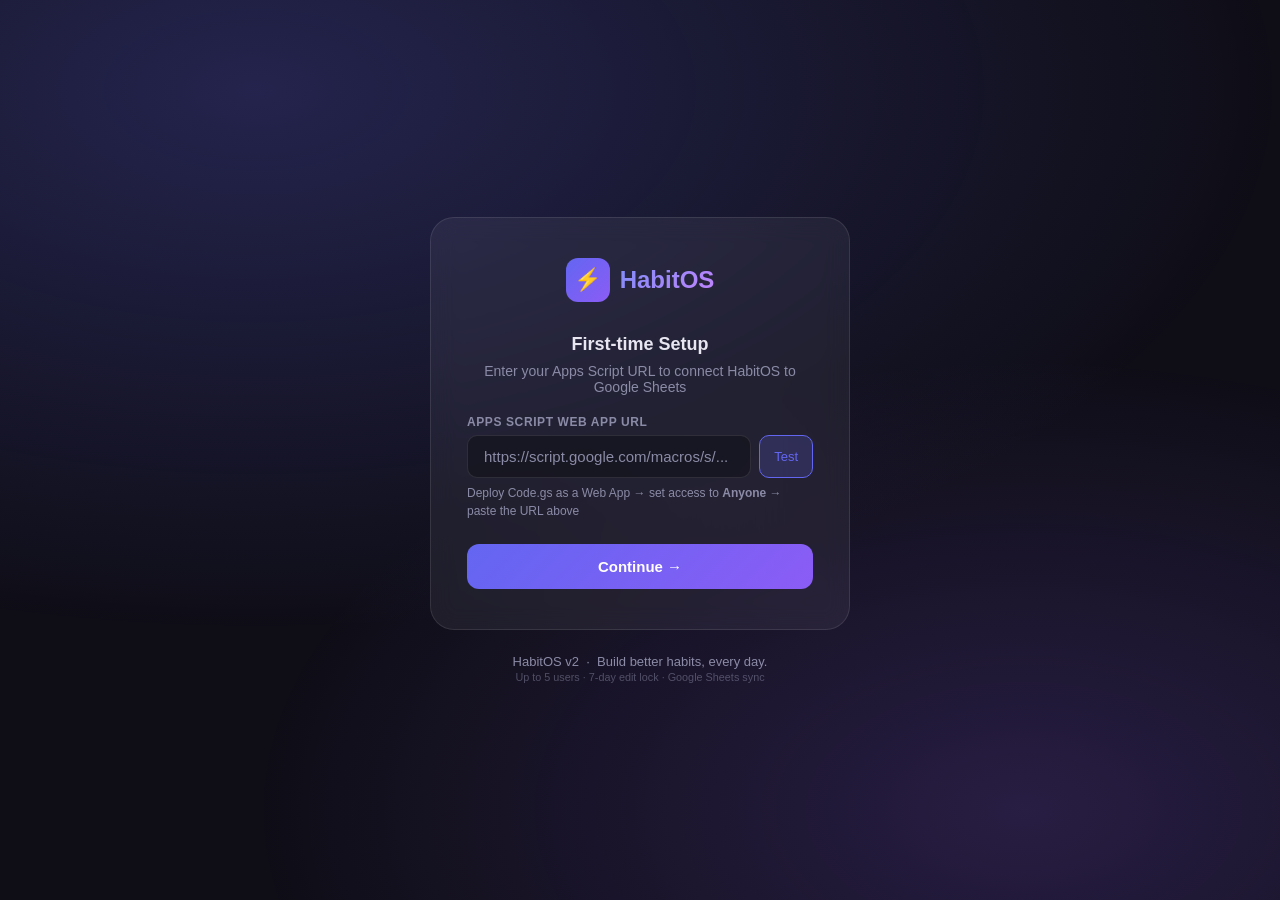
==== login.html @ a9ed5c31 "HabitOS v2 — multi-user auth, dynamic goals, PWA" ====
<!DOCTYPE html>
<html lang="en" data-theme="dark">
<head>
<meta charset="UTF-8"/>
<meta name="viewport" content="width=device-width, initial-scale=1.0"/>
<title>HabitOS — Sign In</title>
<link rel="manifest" href="manifest.json"/>
<style>
/* ── Base ── */
*,*::before,*::after{box-sizing:border-box;margin:0;padding:0}
:root{
  --bg:#0f0e17;--surface:rgba(255,255,255,.06);--border:rgba(255,255,255,.1);
  --text:#e8e6f0;--muted:#8b8ba7;--accent:#6366f1;--accent2:#8b5cf6;
  --error:#ef4444;--success:#10b981;--radius:14px;--blur:12px;
}
html,body{height:100%;font-family:'Inter',-apple-system,BlinkMacSystemFont,sans-serif;
  background:var(--bg);color:var(--text);overflow-x:hidden}
/* ── BG animation ── */
body::before{content:'';position:fixed;inset:0;z-index:0;
  background:radial-gradient(ellipse 80% 60% at 20% 10%,rgba(99,102,241,.25),transparent),
             radial-gradient(ellipse 60% 50% at 80% 90%,rgba(139,92,246,.2),transparent);
  animation:bgPulse 8s ease-in-out infinite alternate}
@keyframes bgPulse{to{opacity:.6}}
/* ── Layout ── */
.page{position:relative;z-index:1;min-height:100vh;display:flex;flex-direction:column;
  align-items:center;justify-content:center;padding:24px}
/* ── Card ── */
.card{width:100%;max-width:420px;background:var(--surface);
  backdrop-filter:blur(var(--blur));-webkit-backdrop-filter:blur(var(--blur));
  border:1px solid var(--border);border-radius:24px;padding:40px 36px;
  animation:slideUp .5s cubic-bezier(.16,1,.3,1)}
@keyframes slideUp{from{opacity:0;transform:translateY(30px)}}
/* ── Logo ── */
.logo{display:flex;align-items:center;gap:10px;margin-bottom:32px;justify-content:center}
.logo-icon{width:44px;height:44px;background:linear-gradient(135deg,var(--accent),var(--accent2));
  border-radius:12px;display:flex;align-items:center;justify-content:center;font-size:22px}
.logo-text{font-size:24px;font-weight:800;background:linear-gradient(135deg,#818cf8,#c084fc);
  -webkit-background-clip:text;-webkit-text-fill-color:transparent}
/* ── Tabs ── */
.tabs{display:flex;background:rgba(0,0,0,.3);border-radius:12px;padding:4px;margin-bottom:28px}
.tab{flex:1;padding:10px;border:none;background:none;color:var(--muted);cursor:pointer;
  border-radius:9px;font-size:14px;font-weight:600;transition:.2s}
.tab.active{background:var(--accent);color:#fff}
/* ── Form ── */
.field{margin-bottom:16px}
.field label{display:block;font-size:12px;font-weight:600;color:var(--muted);
  text-transform:uppercase;letter-spacing:.05em;margin-bottom:6px}
.field input{width:100%;padding:12px 16px;background:rgba(0,0,0,.3);border:1px solid var(--border);
  border-radius:10px;color:var(--text);font-size:15px;outline:none;transition:.2s}
.field input:focus{border-color:var(--accent);box-shadow:0 0 0 3px rgba(99,102,241,.15)}
.field input::placeholder{color:var(--muted)}
/* ── URL field ── */
.url-row{display:flex;gap:8px}
.url-row input{flex:1}
.url-test-btn{padding:12px 14px;background:rgba(99,102,241,.2);border:1px solid var(--accent);
  border-radius:10px;color:var(--accent);cursor:pointer;font-size:13px;white-space:nowrap;transition:.2s}
.url-test-btn:hover{background:rgba(99,102,241,.3)}
/* ── Button ── */
.btn{width:100%;padding:14px;border:none;border-radius:12px;font-size:15px;font-weight:700;
  cursor:pointer;transition:.2s;margin-top:8px}
.btn-primary{background:linear-gradient(135deg,var(--accent),var(--accent2));color:#fff}
.btn-primary:hover{transform:translateY(-1px);box-shadow:0 8px 24px rgba(99,102,241,.4)}
.btn-primary:disabled{opacity:.5;transform:none;cursor:not-allowed}
/* ── Messages ── */
.msg{padding:12px 16px;border-radius:10px;font-size:14px;margin-top:12px;display:none}
.msg.error{background:rgba(239,68,68,.12);border:1px solid rgba(239,68,68,.3);color:#fca5a5}
.msg.success{background:rgba(16,185,129,.12);border:1px solid rgba(16,185,129,.3);color:#6ee7b7}
.msg.show{display:block}
/* ── Footer ── */
.footer{margin-top:24px;text-align:center;font-size:13px;color:var(--muted)}
/* ── Spinner ── */
.spin{display:inline-block;width:16px;height:16px;border:2px solid rgba(255,255,255,.3);
  border-top-color:#fff;border-radius:50%;animation:spin .7s linear infinite;vertical-align:middle;margin-right:6px}
@keyframes spin{to{transform:rotate(360deg)}}
/* ── URL info ── */
.url-hint{font-size:12px;color:var(--muted);margin-top:6px;line-height:1.5}
</style>
</head>
<body>
<div class="page">
  <div class="card">
    <div class="logo">
      <div class="logo-icon">⚡</div>
      <div class="logo-text">HabitOS</div>
    </div>

    <!-- URL Setup (shown when URL not set) -->
    <div id="url-setup" style="display:none">
      <div style="text-align:center;margin-bottom:20px">
        <div style="font-size:18px;font-weight:700;margin-bottom:8px">First-time Setup</div>
        <div style="font-size:14px;color:var(--muted)">Enter your Apps Script URL to connect HabitOS to Google Sheets</div>
      </div>
      <div class="field">
        <label>Apps Script Web App URL</label>
        <div class="url-row">
          <input type="url" id="setup-url" placeholder="https://script.google.com/macros/s/..."/>
          <button class="url-test-btn" onclick="testUrl()">Test</button>
        </div>
        <div class="url-hint">Deploy Code.gs as a Web App → set access to <strong>Anyone</strong> → paste the URL above</div>
      </div>
      <div id="url-msg" class="msg"></div>
      <button class="btn btn-primary" onclick="saveUrl()">Continue →</button>
    </div>

    <!-- Auth forms (shown after URL set) -->
    <div id="auth-panel">
      <div class="tabs">
        <button class="tab active" id="tab-login"    onclick="switchTab('login')">Sign In</button>
        <button class="tab"        id="tab-register" onclick="switchTab('register')">Register</button>
      </div>

      <!-- Login -->
      <div id="form-login">
        <div class="field"><label>Email</label><input type="email" id="l-email" placeholder="you@example.com" autocomplete="email"/></div>
        <div class="field"><label>Password</label><input type="password" id="l-pass" placeholder="••••••••" autocomplete="current-password"/></div>
        <div id="login-msg" class="msg"></div>
        <button class="btn btn-primary" id="login-btn" onclick="doLogin()">Sign In</button>
      </div>

      <!-- Register -->
      <div id="form-register" style="display:none">
        <div class="field"><label>Full Name</label><input type="text" id="r-name" placeholder="Sathiya Moorthy" autocomplete="name"/></div>
        <div class="field"><label>Email</label><input type="email" id="r-email" placeholder="you@example.com" autocomplete="email"/></div>
        <div class="field"><label>Password</label><input type="password" id="r-pass" placeholder="Min 6 characters" autocomplete="new-password"/></div>
        <div class="field"><label>Confirm Password</label><input type="password" id="r-pass2" placeholder="••••••••" autocomplete="new-password"/></div>
        <div id="reg-msg" class="msg"></div>
        <button class="btn btn-primary" id="reg-btn" onclick="doRegister()">Create Account</button>
      </div>
    </div>
  </div>

  <div class="footer">
    HabitOS v2 &nbsp;·&nbsp; Build better habits, every day.<br>
    <small style="opacity:.5">Up to 5 users · 7-day edit lock · Google Sheets sync</small>
  </div>
</div>

<script src="api.js"></script>
<script>
/* ─── Init ─────────────────────────────────────────────────── */
(function init() {
  // Redirect if already logged in
  if (API.getToken()) {
    API.verify().then(() => { window.location.href = 'index.html'; }).catch(() => { API.clearAuth(); });
  }

  // Show URL setup or auth panel
  if (!API.getUrl()) {
    document.getElementById('url-setup').style.display = 'block';
    document.getElementById('auth-panel').style.display = 'none';
  } else {
    document.getElementById('url-setup').style.display = 'none';
    document.getElementById('auth-panel').style.display = 'block';
  }

  // Allow Enter key to submit
  document.addEventListener('keydown', e => {
    if (e.key !== 'Enter') return;
    if (document.getElementById('url-setup').style.display !== 'none') { saveUrl(); return; }
    const active = document.querySelector('.tab.active').id;
    if (active === 'tab-login')    doLogin();
    else                           doRegister();
  });
})();

/* ─── Tab switch ──────────────────────────────────────────── */
function switchTab(tab) {
  document.getElementById('tab-login').classList.toggle('active', tab === 'login');
  document.getElementById('tab-register').classList.toggle('active', tab === 'register');
  document.getElementById('form-login').style.display    = tab === 'login'    ? 'block' : 'none';
  document.getElementById('form-register').style.display = tab === 'register' ? 'block' : 'none';
}

/* ─── URL Setup ───────────────────────────────────────────── */
async function testUrl() {
  const url = document.getElementById('setup-url').value.trim();
  if (!url) return;
  setMsg('url-msg', '⏳ Testing connection…', '');
  try {
    const d = await API.health(url);
    if (d.ok) setMsg('url-msg', '✅ Connected! ' + d.msg, 'success');
    else       setMsg('url-msg', '❌ API responded but with error', 'error');
  } catch(e) {
    setMsg('url-msg', '❌ Could not reach API: ' + e.message, 'error');
  }
}

function saveUrl() {
  const url = document.getElementById('setup-url').value.trim();
  if (!url.startsWith('https://script.google.com')) { setMsg('url-msg','Invalid URL','error'); return; }
  API.setUrl(url);
  document.getElementById('url-setup').style.display = 'none';
  document.getElementById('auth-panel').style.display = 'block';
}

/* ─── Login ───────────────────────────────────────────────── */
async function doLogin() {
  const email = document.getElementById('l-email').value.trim();
  const pass  = document.getElementById('l-pass').value;
  if (!email || !pass) { setMsg('login-msg','Enter email and password','error'); return; }
  setLoading('login-btn', true);
  try {
    const d = await API.login(email, pass);
    API.setToken(d.token);
    API.setUser(d.user);
    window.location.href = 'index.html';
  } catch(e) {
    setMsg('login-msg', e.message, 'error');
    setLoading('login-btn', false);
  }
}

/* ─── Register ────────────────────────────────────────────── */
async function doRegister() {
  const name  = document.getElementById('r-name').value.trim();
  const email = document.getElementById('r-email').value.trim();
  const pass  = document.getElementById('r-pass').value;
  const pass2 = document.getElementById('r-pass2').value;
  if (!name)          { setMsg('reg-msg','Name is required','error'); return; }
  if (!email)         { setMsg('reg-msg','Email is required','error'); return; }
  if (pass.length < 6){ setMsg('reg-msg','Password must be at least 6 characters','error'); return; }
  if (pass !== pass2) { setMsg('reg-msg','Passwords do not match','error'); return; }
  setLoading('reg-btn', true);
  try {
    const d = await API.register(name, email, pass);
    API.setToken(d.token);
    API.setUser(d.user);
    window.location.href = 'index.html';
  } catch(e) {
    setMsg('reg-msg', e.message, 'error');
    setLoading('reg-btn', false);
  }
}

/* ─── Helpers ─────────────────────────────────────────────── */
function setMsg(id, msg, type) {
  const el = document.getElementById(id);
  el.textContent = msg; el.className = 'msg' + (type ? ' ' + type : '') + ' show';
}
function setLoading(id, on) {
  const btn = document.getElementById(id);
  btn.disabled = on;
  btn.innerHTML = on ? '<span class="spin"></span> Please wait…' : btn.dataset.label || btn.textContent;
  if (!btn.dataset.label) btn.dataset.label = btn.textContent;
}
</script>
</body>
</html>
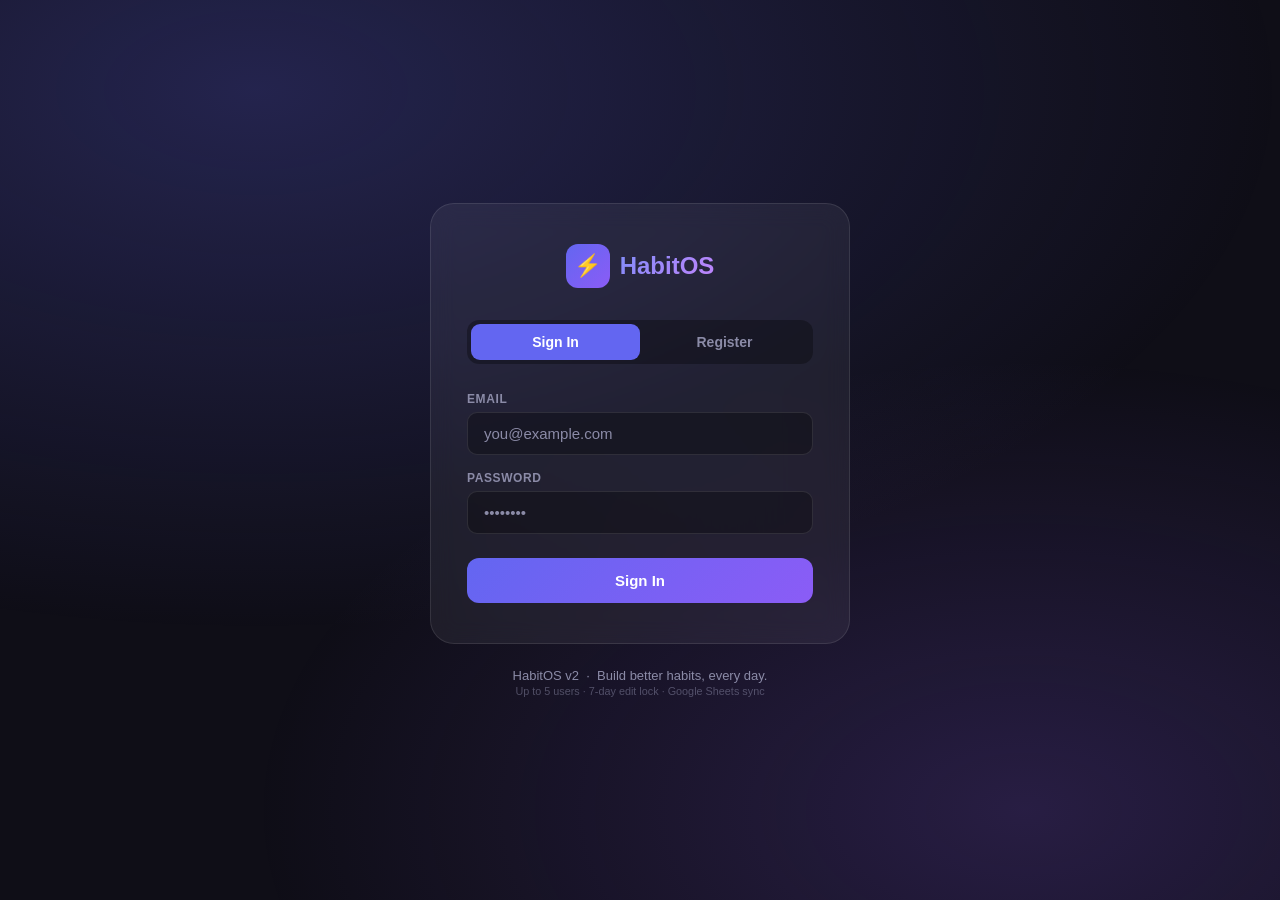
==== commit 4e9a5dd0: "feat: hardcode Apps Script URL — no setup screen for users" ====
--- a/login.html
+++ b/login.html
@@ -139,27 +139,21 @@
 <script>
 /* ─── Init ─────────────────────────────────────────────────── */
 (function init() {
+  // URL is hardcoded — always hide setup screen, show auth panel
+  document.getElementById('url-setup').style.display = 'none';
+  document.getElementById('auth-panel').style.display = 'block';
+
   // Redirect if already logged in
   if (API.getToken()) {
     API.verify().then(() => { window.location.href = 'index.html'; }).catch(() => { API.clearAuth(); });
   }
 
-  // Show URL setup or auth panel
-  if (!API.getUrl()) {
-    document.getElementById('url-setup').style.display = 'block';
-    document.getElementById('auth-panel').style.display = 'none';
-  } else {
-    document.getElementById('url-setup').style.display = 'none';
-    document.getElementById('auth-panel').style.display = 'block';
-  }
-
   // Allow Enter key to submit
   document.addEventListener('keydown', e => {
     if (e.key !== 'Enter') return;
-    if (document.getElementById('url-setup').style.display !== 'none') { saveUrl(); return; }
     const active = document.querySelector('.tab.active').id;
-    if (active === 'tab-login')    doLogin();
-    else                           doRegister();
+    if (active === 'tab-login') doLogin();
+    else                        doRegister();
   });
 })();
 
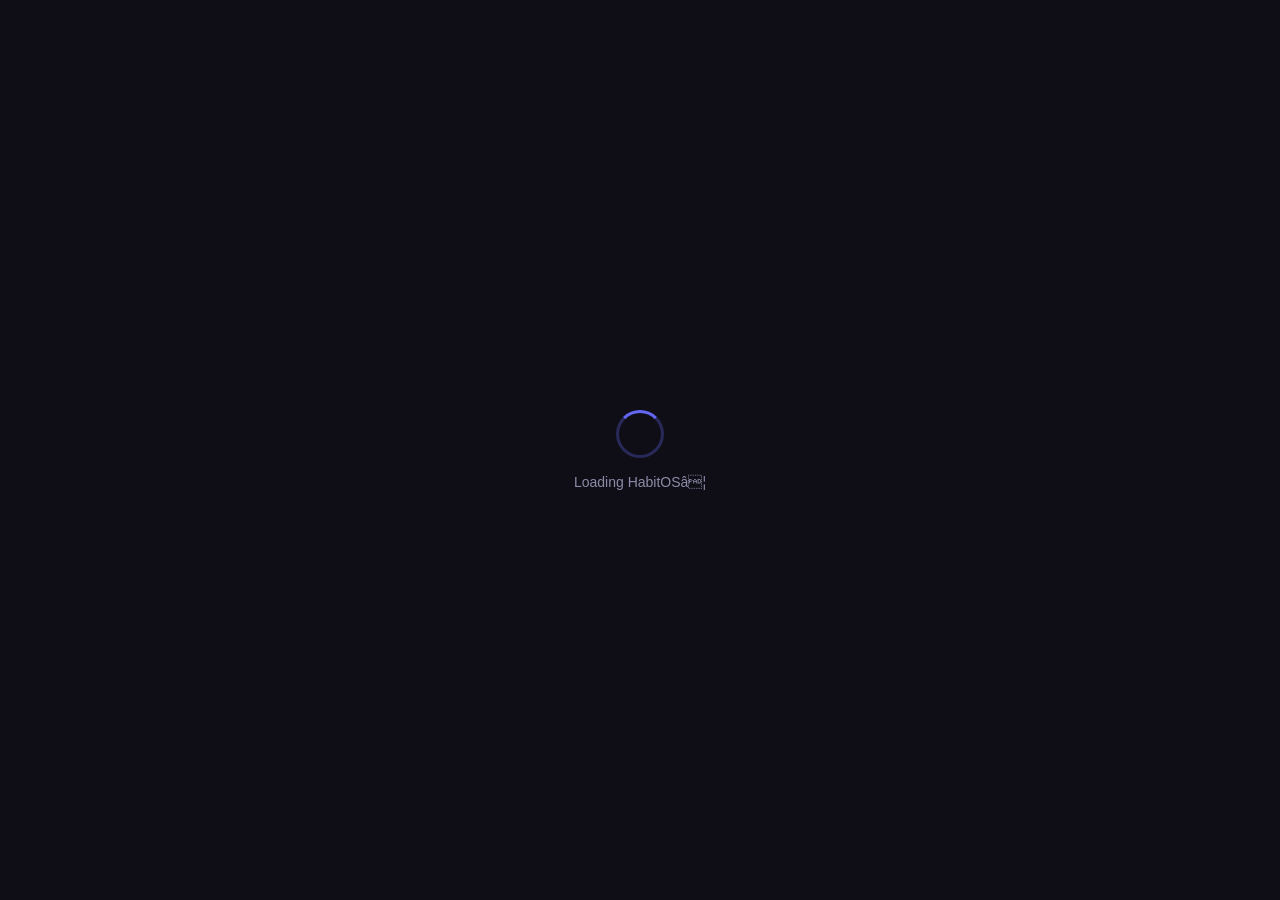
==== commit ae005255: "Update login.html" ====
--- a/login.html
+++ b/login.html
@@ -3,10 +3,10 @@
 <head>
 <meta charset="UTF-8"/>
 <meta name="viewport" content="width=device-width, initial-scale=1.0"/>
-<title>HabitOS — Sign In</title>
+<title>HabitOS â Sign In</title>
 <link rel="manifest" href="manifest.json"/>
 <style>
-/* ── Base ── */
+/* ââ Base ââ */
 *,*::before,*::after{box-sizing:border-box;margin:0;padding:0}
 :root{
   --bg:#0f0e17;--surface:rgba(255,255,255,.06);--border:rgba(255,255,255,.1);
@@ -15,33 +15,33 @@
 }
 html,body{height:100%;font-family:'Inter',-apple-system,BlinkMacSystemFont,sans-serif;
   background:var(--bg);color:var(--text);overflow-x:hidden}
-/* ── BG animation ── */
+/* ââ BG animation ââ */
 body::before{content:'';position:fixed;inset:0;z-index:0;
   background:radial-gradient(ellipse 80% 60% at 20% 10%,rgba(99,102,241,.25),transparent),
              radial-gradient(ellipse 60% 50% at 80% 90%,rgba(139,92,246,.2),transparent);
   animation:bgPulse 8s ease-in-out infinite alternate}
 @keyframes bgPulse{to{opacity:.6}}
-/* ── Layout ── */
+/* ââ Layout ââ */
 .page{position:relative;z-index:1;min-height:100vh;display:flex;flex-direction:column;
   align-items:center;justify-content:center;padding:24px}
-/* ── Card ── */
+/* ââ Card ââ */
 .card{width:100%;max-width:420px;background:var(--surface);
   backdrop-filter:blur(var(--blur));-webkit-backdrop-filter:blur(var(--blur));
   border:1px solid var(--border);border-radius:24px;padding:40px 36px;
   animation:slideUp .5s cubic-bezier(.16,1,.3,1)}
 @keyframes slideUp{from{opacity:0;transform:translateY(30px)}}
-/* ── Logo ── */
+/* ââ Logo ââ */
 .logo{display:flex;align-items:center;gap:10px;margin-bottom:32px;justify-content:center}
 .logo-icon{width:44px;height:44px;background:linear-gradient(135deg,var(--accent),var(--accent2));
   border-radius:12px;display:flex;align-items:center;justify-content:center;font-size:22px}
 .logo-text{font-size:24px;font-weight:800;background:linear-gradient(135deg,#818cf8,#c084fc);
   -webkit-background-clip:text;-webkit-text-fill-color:transparent}
-/* ── Tabs ── */
+/* ââ Tabs ââ */
 .tabs{display:flex;background:rgba(0,0,0,.3);border-radius:12px;padding:4px;margin-bottom:28px}
 .tab{flex:1;padding:10px;border:none;background:none;color:var(--muted);cursor:pointer;
   border-radius:9px;font-size:14px;font-weight:600;transition:.2s}
 .tab.active{background:var(--accent);color:#fff}
-/* ── Form ── */
+/* ââ Form ââ */
 .field{margin-bottom:16px}
 .field label{display:block;font-size:12px;font-weight:600;color:var(--muted);
   text-transform:uppercase;letter-spacing:.05em;margin-bottom:6px}
@@ -49,115 +49,117 @@
   border-radius:10px;color:var(--text);font-size:15px;outline:none;transition:.2s}
 .field input:focus{border-color:var(--accent);box-shadow:0 0 0 3px rgba(99,102,241,.15)}
 .field input::placeholder{color:var(--muted)}
-/* ── URL field ── */
-.url-row{display:flex;gap:8px}
-.url-row input{flex:1}
-.url-test-btn{padding:12px 14px;background:rgba(99,102,241,.2);border:1px solid var(--accent);
-  border-radius:10px;color:var(--accent);cursor:pointer;font-size:13px;white-space:nowrap;transition:.2s}
-.url-test-btn:hover{background:rgba(99,102,241,.3)}
-/* ── Button ── */
+/* ââ Buttons ââ */
 .btn{width:100%;padding:14px;border:none;border-radius:12px;font-size:15px;font-weight:700;
   cursor:pointer;transition:.2s;margin-top:8px}
 .btn-primary{background:linear-gradient(135deg,var(--accent),var(--accent2));color:#fff}
 .btn-primary:hover{transform:translateY(-1px);box-shadow:0 8px 24px rgba(99,102,241,.4)}
 .btn-primary:disabled{opacity:.5;transform:none;cursor:not-allowed}
-/* ── Messages ── */
+/* ââ Google button ââ */
+.btn-google{display:flex;align-items:center;justify-content:center;gap:10px;
+  width:100%;padding:13px;border:1px solid var(--border);border-radius:12px;
+  background:rgba(255,255,255,.06);color:var(--text);font-size:14px;font-weight:600;
+  cursor:pointer;transition:.2s;margin-top:8px}
+.btn-google:hover{background:rgba(255,255,255,.1);border-color:rgba(255,255,255,.2)}
+.btn-google svg{width:18px;height:18px;flex-shrink:0}
+.btn-google:disabled{opacity:.5;cursor:not-allowed}
+/* ââ Divider ââ */
+.or-row{display:flex;align-items:center;gap:12px;margin:16px 0 8px;color:var(--muted);font-size:13px}
+.or-row::before,.or-row::after{content:'';flex:1;height:1px;background:var(--border)}
+/* ââ Messages ââ */
 .msg{padding:12px 16px;border-radius:10px;font-size:14px;margin-top:12px;display:none}
 .msg.error{background:rgba(239,68,68,.12);border:1px solid rgba(239,68,68,.3);color:#fca5a5}
 .msg.success{background:rgba(16,185,129,.12);border:1px solid rgba(16,185,129,.3);color:#6ee7b7}
 .msg.show{display:block}
-/* ── Footer ── */
+/* ââ Footer ââ */
 .footer{margin-top:24px;text-align:center;font-size:13px;color:var(--muted)}
-/* ── Spinner ── */
+/* ââ Spinner ââ */
 .spin{display:inline-block;width:16px;height:16px;border:2px solid rgba(255,255,255,.3);
   border-top-color:#fff;border-radius:50%;animation:spin .7s linear infinite;vertical-align:middle;margin-right:6px}
 @keyframes spin{to{transform:rotate(360deg)}}
-/* ── URL info ── */
-.url-hint{font-size:12px;color:var(--muted);margin-top:6px;line-height:1.5}
+/* ââ Loading overlay ââ */
+#auth-loading{position:fixed;inset:0;background:var(--bg);z-index:100;
+  display:flex;align-items:center;justify-content:center;flex-direction:column;gap:16px}
+.loading-ring{width:48px;height:48px;border:3px solid rgba(99,102,241,.3);
+  border-top-color:#6366f1;border-radius:50%;animation:spin .8s linear infinite}
 </style>
 </head>
 <body>
-<div class="page">
+
+<!-- Checking auth stateâ¦ -->
+<div id="auth-loading">
+  <div class="loading-ring"></div>
+  <div style="color:var(--muted);font-size:14px">Loading HabitOSâ¦</div>
+</div>
+
+<div class="page" id="main-page" style="display:none">
   <div class="card">
     <div class="logo">
-      <div class="logo-icon">⚡</div>
+      <div class="logo-icon">â¡</div>
       <div class="logo-text">HabitOS</div>
     </div>
 
-    <!-- URL Setup (shown when URL not set) -->
-    <div id="url-setup" style="display:none">
-      <div style="text-align:center;margin-bottom:20px">
-        <div style="font-size:18px;font-weight:700;margin-bottom:8px">First-time Setup</div>
-        <div style="font-size:14px;color:var(--muted)">Enter your Apps Script URL to connect HabitOS to Google Sheets</div>
-      </div>
-      <div class="field">
-        <label>Apps Script Web App URL</label>
-        <div class="url-row">
-          <input type="url" id="setup-url" placeholder="https://script.google.com/macros/s/..."/>
-          <button class="url-test-btn" onclick="testUrl()">Test</button>
-        </div>
-        <div class="url-hint">Deploy Code.gs as a Web App → set access to <strong>Anyone</strong> → paste the URL above</div>
-      </div>
-      <div id="url-msg" class="msg"></div>
-      <button class="btn btn-primary" onclick="saveUrl()">Continue →</button>
-    </div>
-
-    <!-- Auth forms (shown after URL set) -->
-    <div id="auth-panel">
-      <div class="tabs">
-        <button class="tab active" id="tab-login"    onclick="switchTab('login')">Sign In</button>
-        <button class="tab"        id="tab-register" onclick="switchTab('register')">Register</button>
-      </div>
-
-      <!-- Login -->
-      <div id="form-login">
-        <div class="field"><label>Email</label><input type="email" id="l-email" placeholder="you@example.com" autocomplete="email"/></div>
-        <div class="field"><label>Password</label><input type="password" id="l-pass" placeholder="••••••••" autocomplete="current-password"/></div>
-        <div id="login-msg" class="msg"></div>
-        <button class="btn btn-primary" id="login-btn" onclick="doLogin()">Sign In</button>
-      </div>
-
-      <!-- Register -->
-      <div id="form-register" style="display:none">
-        <div class="field"><label>Full Name</label><input type="text" id="r-name" placeholder="Sathiya Moorthy" autocomplete="name"/></div>
-        <div class="field"><label>Email</label><input type="email" id="r-email" placeholder="you@example.com" autocomplete="email"/></div>
-        <div class="field"><label>Password</label><input type="password" id="r-pass" placeholder="Min 6 characters" autocomplete="new-password"/></div>
-        <div class="field"><label>Confirm Password</label><input type="password" id="r-pass2" placeholder="••••••••" autocomplete="new-password"/></div>
-        <div id="reg-msg" class="msg"></div>
-        <button class="btn btn-primary" id="reg-btn" onclick="doRegister()">Create Account</button>
-      </div>
+    <!-- Tabs -->
+    <div class="tabs">
+      <button class="tab active" id="tab-login"    onclick="switchTab('login')">Sign In</button>
+      <button class="tab"        id="tab-register" onclick="switchTab('register')">Register</button>
+    </div>
+
+    <!-- ââ Sign In ââ -->
+    <div id="form-login">
+      <div class="field"><label>Email</label><input type="email" id="l-email" placeholder="you@example.com" autocomplete="email"/></div>
+      <div class="field"><label>Password</label><input type="password" id="l-pass" placeholder="â¢â¢â¢â¢â¢â¢â¢â¢" autocomplete="current-password"/></div>
+      <div id="login-msg" class="msg"></div>
+      <button class="btn btn-primary" id="login-btn" onclick="doLogin()">Sign In</button>
+      <div class="or-row">or</div>
+      <button class="btn-google" id="google-login-btn" onclick="doGoogleLogin()">
+        <svg viewBox="0 0 24 24"><path fill="#4285F4" d="M22.56 12.25c0-.78-.07-1.53-.2-2.25H12v4.26h5.92c-.26 1.37-1.04 2.53-2.21 3.31v2.77h3.57c2.08-1.92 3.28-4.74 3.28-8.09z"/><path fill="#34A853" d="M12 23c2.97 0 5.46-.98 7.28-2.66l-3.57-2.77c-.98.66-2.23 1.06-3.71 1.06-2.86 0-5.29-1.93-6.16-4.53H2.18v2.84C3.99 20.53 7.7 23 12 23z"/><path fill="#FBBC05" d="M5.84 14.09c-.22-.66-.35-1.36-.35-2.09s.13-1.43.35-2.09V7.07H2.18C1.43 8.55 1 10.22 1 12s.43 3.45 1.18 4.93l3.66-2.84z"/><path fill="#EA4335" d="M12 5.38c1.62 0 3.06.56 4.21 1.64l3.15-3.15C17.45 2.09 14.97 1 12 1 7.7 1 3.99 3.47 2.18 7.07l3.66 2.84c.87-2.6 3.3-4.53 6.16-4.53z"/></svg>
+        Continue with Google
+      </button>
+    </div>
+
+    <!-- ââ Register ââ -->
+    <div id="form-register" style="display:none">
+      <div class="field"><label>Full Name</label><input type="text" id="r-name" placeholder="Sathiya Moorthy" autocomplete="name"/></div>
+      <div class="field"><label>Email</label><input type="email" id="r-email" placeholder="you@example.com" autocomplete="email"/></div>
+      <div class="field"><label>Password</label><input type="password" id="r-pass" placeholder="Min 6 characters" autocomplete="new-password"/></div>
+      <div class="field"><label>Confirm Password</label><input type="password" id="r-pass2" placeholder="â¢â¢â¢â¢â¢â¢â¢â¢" autocomplete="new-password"/></div>
+      <div id="reg-msg" class="msg"></div>
+      <button class="btn btn-primary" id="reg-btn" onclick="doRegister()">Create Account</button>
+      <div class="or-row">or</div>
+      <button class="btn-google" id="google-reg-btn" onclick="doGoogleLogin()">
+        <svg viewBox="0 0 24 24"><path fill="#4285F4" d="M22.56 12.25c0-.78-.07-1.53-.2-2.25H12v4.26h5.92c-.26 1.37-1.04 2.53-2.21 3.31v2.77h3.57c2.08-1.92 3.28-4.74 3.28-8.09z"/><path fill="#34A853" d="M12 23c2.97 0 5.46-.98 7.28-2.66l-3.57-2.77c-.98.66-2.23 1.06-3.71 1.06-2.86 0-5.29-1.93-6.16-4.53H2.18v2.84C3.99 20.53 7.7 23 12 23z"/><path fill="#FBBC05" d="M5.84 14.09c-.22-.66-.35-1.36-.35-2.09s.13-1.43.35-2.09V7.07H2.18C1.43 8.55 1 10.22 1 12s.43 3.45 1.18 4.93l3.66-2.84z"/><path fill="#EA4335" d="M12 5.38c1.62 0 3.06.56 4.21 1.64l3.15-3.15C17.45 2.09 14.97 1 12 1 7.7 1 3.99 3.47 2.18 7.07l3.66 2.84c.87-2.6 3.3-4.53 6.16-4.53z"/></svg>
+        Continue with Google
+      </button>
     </div>
   </div>
 
   <div class="footer">
-    HabitOS v2 &nbsp;·&nbsp; Build better habits, every day.<br>
-    <small style="opacity:.5">Up to 5 users · 7-day edit lock · Google Sheets sync</small>
+    HabitOS v2 &nbsp;Â·&nbsp; Build better habits, every day.<br>
+    <small style="opacity:.5">Powered by Firebase Â· Secure Â· Private</small>
   </div>
 </div>
 
+<!-- Firebase SDKs -->
+<script src="https://www.gstatic.com/firebasejs/9.23.0/firebase-app-compat.js"></script>
+<script src="https://www.gstatic.com/firebasejs/9.23.0/firebase-auth-compat.js"></script>
+<script src="https://www.gstatic.com/firebasejs/9.23.0/firebase-firestore-compat.js"></script>
 <script src="api.js"></script>
 <script>
-/* ─── Init ─────────────────────────────────────────────────── */
-(function init() {
-  // URL is hardcoded — always hide setup screen, show auth panel
-  document.getElementById('url-setup').style.display = 'none';
-  document.getElementById('auth-panel').style.display = 'block';
-
-  // Redirect if already logged in
-  if (API.getToken()) {
-    API.verify().then(() => { window.location.href = 'index.html'; }).catch(() => { API.clearAuth(); });
-  }
-
-  // Allow Enter key to submit
-  document.addEventListener('keydown', e => {
-    if (e.key !== 'Enter') return;
-    const active = document.querySelector('.tab.active').id;
-    if (active === 'tab-login') doLogin();
-    else                        doRegister();
+/* âââ Init: check if already signed in ââââââââââââââââââââââââ */
+(function() {
+  const unsub = API.onAuthChange(user => {
+    unsub();
+    if (user) {
+      window.location.href = 'index.html';
+    } else {
+      document.getElementById('auth-loading').style.display = 'none';
+      document.getElementById('main-page').style.display    = 'flex';
+    }
   });
 })();
 
-/* ─── Tab switch ──────────────────────────────────────────── */
+/* âââ Tab switch âââââââââââââââââââââââââââââââââââââââââââââ */
 function switchTab(tab) {
   document.getElementById('tab-login').classList.toggle('active', tab === 'login');
   document.getElementById('tab-register').classList.toggle('active', tab === 'register');
@@ -165,77 +167,94 @@
   document.getElementById('form-register').style.display = tab === 'register' ? 'block' : 'none';
 }
 
-/* ─── URL Setup ───────────────────────────────────────────── */
-async function testUrl() {
-  const url = document.getElementById('setup-url').value.trim();
-  if (!url) return;
-  setMsg('url-msg', '⏳ Testing connection…', '');
-  try {
-    const d = await API.health(url);
-    if (d.ok) setMsg('url-msg', '✅ Connected! ' + d.msg, 'success');
-    else       setMsg('url-msg', '❌ API responded but with error', 'error');
-  } catch(e) {
-    setMsg('url-msg', '❌ Could not reach API: ' + e.message, 'error');
-  }
-}
-
-function saveUrl() {
-  const url = document.getElementById('setup-url').value.trim();
-  if (!url.startsWith('https://script.google.com')) { setMsg('url-msg','Invalid URL','error'); return; }
-  API.setUrl(url);
-  document.getElementById('url-setup').style.display = 'none';
-  document.getElementById('auth-panel').style.display = 'block';
-}
-
-/* ─── Login ───────────────────────────────────────────────── */
+/* âââ Email/Password Login âââââââââââââââââââââââââââââââââââ */
 async function doLogin() {
   const email = document.getElementById('l-email').value.trim();
   const pass  = document.getElementById('l-pass').value;
-  if (!email || !pass) { setMsg('login-msg','Enter email and password','error'); return; }
+  if (!email || !pass) { setMsg('login-msg', 'Enter email and password', 'error'); return; }
   setLoading('login-btn', true);
   try {
-    const d = await API.login(email, pass);
-    API.setToken(d.token);
-    API.setUser(d.user);
+    await API.login(email, pass);
     window.location.href = 'index.html';
   } catch(e) {
-    setMsg('login-msg', e.message, 'error');
+    setMsg('login-msg', friendlyError(e), 'error');
     setLoading('login-btn', false);
   }
 }
 
-/* ─── Register ────────────────────────────────────────────── */
+/* âââ Register âââââââââââââââââââââââââââââââââââââââââââââââ */
 async function doRegister() {
   const name  = document.getElementById('r-name').value.trim();
   const email = document.getElementById('r-email').value.trim();
   const pass  = document.getElementById('r-pass').value;
   const pass2 = document.getElementById('r-pass2').value;
-  if (!name)          { setMsg('reg-msg','Name is required','error'); return; }
-  if (!email)         { setMsg('reg-msg','Email is required','error'); return; }
-  if (pass.length < 6){ setMsg('reg-msg','Password must be at least 6 characters','error'); return; }
-  if (pass !== pass2) { setMsg('reg-msg','Passwords do not match','error'); return; }
+  if (!name)           { setMsg('reg-msg', 'Name is required', 'error'); return; }
+  if (!email)          { setMsg('reg-msg', 'Email is required', 'error'); return; }
+  if (pass.length < 6) { setMsg('reg-msg', 'Password must be at least 6 characters', 'error'); return; }
+  if (pass !== pass2)  { setMsg('reg-msg', 'Passwords do not match', 'error'); return; }
   setLoading('reg-btn', true);
   try {
-    const d = await API.register(name, email, pass);
-    API.setToken(d.token);
-    API.setUser(d.user);
+    await API.register(name, email, pass);
     window.location.href = 'index.html';
   } catch(e) {
-    setMsg('reg-msg', e.message, 'error');
+    setMsg('reg-msg', friendlyError(e), 'error');
     setLoading('reg-btn', false);
   }
 }
 
-/* ─── Helpers ─────────────────────────────────────────────── */
+/* âââ Google Sign-In ââââââââââââââââââââââââââââââââââââââââââ */
+async function doGoogleLogin() {
+  ['google-login-btn','google-reg-btn'].forEach(id => {
+    const b = document.getElementById(id); if (b) b.disabled = true;
+  });
+  try {
+    await API.loginWithGoogle();
+    window.location.href = 'index.html';
+  } catch(e) {
+    setMsg('login-msg', friendlyError(e), 'error');
+    document.getElementById('form-login').style.display = 'block';
+    document.getElementById('form-register').style.display = 'none';
+    ['google-login-btn','google-reg-btn'].forEach(id => {
+      const b = document.getElementById(id); if (b) b.disabled = false;
+    });
+  }
+}
+
+/* âââ Allow Enter key ââââââââââââââââââââââââââââââââââââââââ */
+document.addEventListener('keydown', e => {
+  if (e.key !== 'Enter') return;
+  const active = document.querySelector('.tab.active')?.id;
+  if (active === 'tab-login') doLogin();
+  else                        doRegister();
+});
+
+/* âââ Helpers âââââââââââââââââââââââââââââââââââââââââââââââââ */
 function setMsg(id, msg, type) {
   const el = document.getElementById(id);
-  el.textContent = msg; el.className = 'msg' + (type ? ' ' + type : '') + ' show';
-}
+  el.textContent = msg;
+  el.className   = 'msg' + (type ? ' ' + type : '') + ' show';
+}
+
 function setLoading(id, on) {
   const btn = document.getElementById(id);
-  btn.disabled = on;
-  btn.innerHTML = on ? '<span class="spin"></span> Please wait…' : btn.dataset.label || btn.textContent;
+  btn.disabled  = on;
   if (!btn.dataset.label) btn.dataset.label = btn.textContent;
+  btn.innerHTML = on ? '<span class="spin"></span> Please waitâ¦' : btn.dataset.label;
+}
+
+function friendlyError(e) {
+  const msg = e.message || '';
+  if (msg.includes('user-not-found') || msg.includes('wrong-password') || msg.includes('invalid-credential'))
+    return 'Invalid email or password';
+  if (msg.includes('email-already-in-use'))
+    return 'An account with this email already exists';
+  if (msg.includes('weak-password'))
+    return 'Password must be at least 6 characters';
+  if (msg.includes('too-many-requests'))
+    return 'Too many attempts. Please try again later';
+  if (msg.includes('popup-closed'))
+    return 'Google sign-in was cancelled';
+  return msg || 'Something went wrong. Please try again.';
 }
 </script>
 </body>
